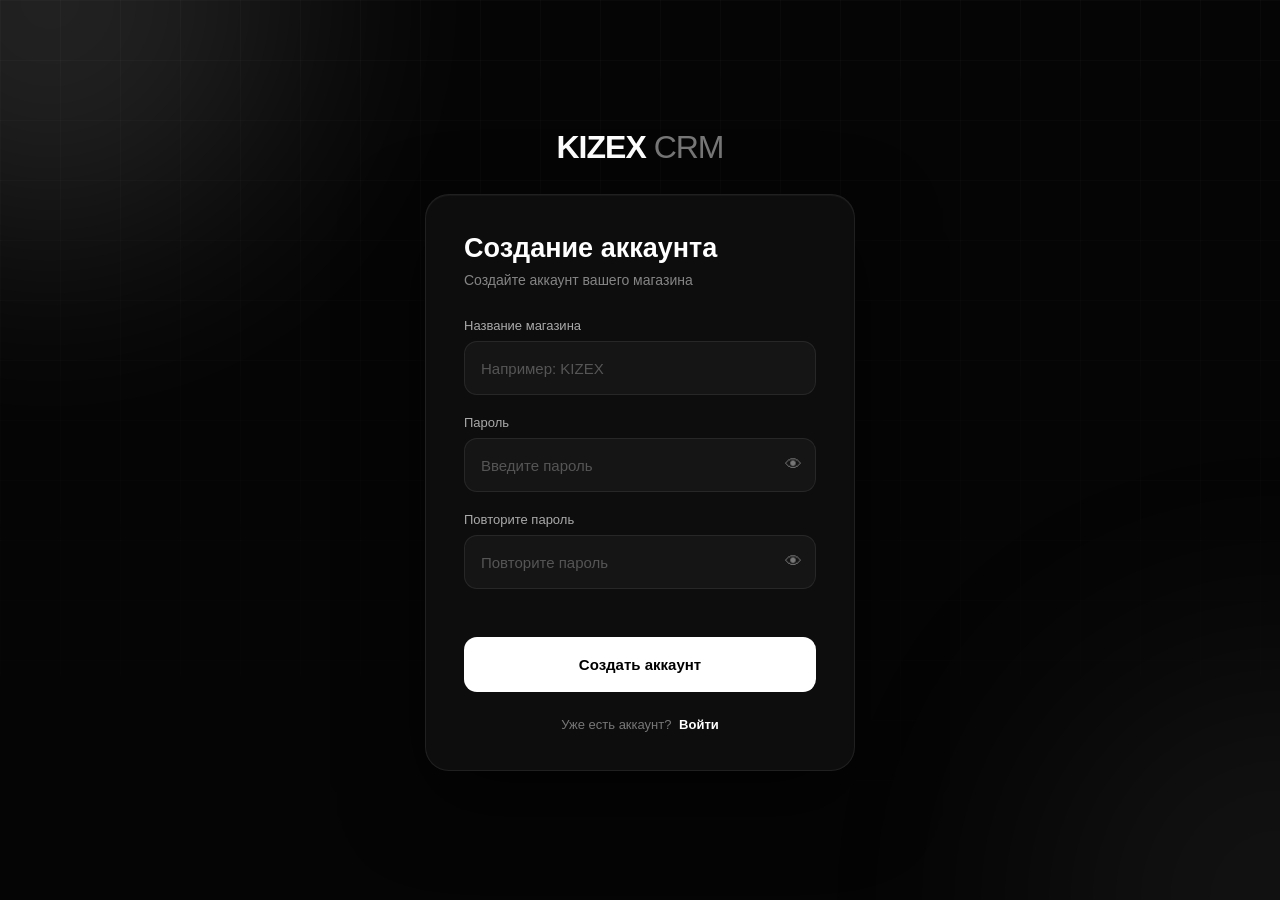
==== index.html @ 1d238525 "Add files via upload" ====
<!DOCTYPE html>
<html lang="ru">
<head>
    <meta charset="UTF-8">
    <meta name="viewport" content="width=device-width, initial-scale=1.0">

    <title>KIZEX CRM</title>

    <link rel="stylesheet" href="style.css">
</head>

<body>

    <div class="background">
        <div class="glow glow-1"></div>
        <div class="glow glow-2"></div>
        <div class="grid"></div>
    </div>

    <main class="auth-container">

        <div class="logo">
            KIZEX <span>CRM</span>
        </div>

        <!-- РЕГИСТРАЦИЯ -->

        <section id="registerScreen" class="auth-card">

            <div class="auth-header">
                <h1>Создание аккаунта</h1>
                <p>Создайте аккаунт вашего магазина</p>
            </div>

            <form id="registerForm">

                <div class="input-group">
                    <label>Название магазина</label>

                    <input
                        type="text"
                        id="registerStore"
                        placeholder="Например: KIZEX"
                        autocomplete="organization"
                    >
                </div>

                <div class="input-group">
                    <label>Пароль</label>

                    <div class="password-wrapper">

                        <input
                            type="password"
                            id="registerPassword"
                            placeholder="Введите пароль"
                            autocomplete="new-password"
                        >

                        <button
                            type="button"
                            class="password-toggle"
                            onclick="togglePassword('registerPassword', this)"
                        >
                            👁
                        </button>

                    </div>
                </div>

                <div class="input-group">
                    <label>Повторите пароль</label>

                    <div class="password-wrapper">

                        <input
                            type="password"
                            id="registerPassword2"
                            placeholder="Повторите пароль"
                            autocomplete="new-password"
                        >

                        <button
                            type="button"
                            class="password-toggle"
                            onclick="togglePassword('registerPassword2', this)"
                        >
                            👁
                        </button>

                    </div>
                </div>

                <div id="registerError" class="error-message"></div>

                <button type="submit" class="auth-button">
                    Создать аккаунт
                </button>

            </form>

            <div class="switch-auth">
                Уже есть аккаунт?

                <button type="button" onclick="showLogin()">
                    Войти
                </button>
            </div>

        </section>


        <!-- ВХОД -->

        <section id="loginScreen" class="auth-card hidden">

            <div class="auth-header">
                <h1>Добро пожаловать</h1>
                <p>Войдите в KIZEX CRM</p>
            </div>

            <form id="loginForm">

                <div class="input-group">
                    <label>Название магазина</label>

                    <input
                        type="text"
                        id="loginStore"
                        placeholder="Название магазина"
                        autocomplete="username"
                    >
                </div>

                <div class="input-group">
                    <label>Пароль</label>

                    <div class="password-wrapper">

                        <input
                            type="password"
                            id="loginPassword"
                            placeholder="Введите пароль"
                            autocomplete="current-password"
                        >

                        <button
                            type="button"
                            class="password-toggle"
                            onclick="togglePassword('loginPassword', this)"
                        >
                            👁
                        </button>

                    </div>
                </div>

                <div class="remember-row">

                    <label class="remember-label">

                        <input
                            type="checkbox"
                            id="remember"
                            checked
                        >

                        <span>Запомнить меня</span>

                    </label>

                </div>

                <div id="loginError" class="error-message"></div>

                <button type="submit" class="auth-button">
                    Войти
                </button>

            </form>

            <div class="switch-auth">
                Нет аккаунта?

                <button type="button" onclick="showRegister()">
                    Создать
                </button>
            </div>

        </section>

    </main>

    <script src="app.js"></script>

</body>
</html>
---- style.css ----
* {
    margin: 0;
    padding: 0;
    box-sizing: border-box;
}

:root {
    --bg: #050505;
    --card: rgba(15, 15, 15, 0.88);
    --border: rgba(255, 255, 255, 0.08);
    --text: #ffffff;
    --muted: #858585;
    --accent: #ffffff;
}

body {
    min-height: 100vh;
    font-family: Arial, Helvetica, sans-serif;
    background: var(--bg);
    color: var(--text);
    overflow: hidden;
}


/* BACKGROUND */

.background {
    position: fixed;
    inset: 0;
    overflow: hidden;
    pointer-events: none;
}

.grid {
    position: absolute;
    inset: 0;

    background-image:
        linear-gradient(
            rgba(255,255,255,0.025) 1px,
            transparent 1px
        ),
        linear-gradient(
            90deg,
            rgba(255,255,255,0.025) 1px,
            transparent 1px
        );

    background-size: 60px 60px;

    mask-image: linear-gradient(
        to bottom,
        black,
        transparent
    );
}

.glow {
    position: absolute;
    width: 500px;
    height: 500px;

    border-radius: 50%;

    filter: blur(120px);

    opacity: 0.12;

    animation: floatGlow 8s ease-in-out infinite alternate;
}

.glow-1 {
    background: white;
    top: -250px;
    left: -200px;
}

.glow-2 {
    background: #777;
    right: -250px;
    bottom: -250px;

    animation-delay: 2s;
}

@keyframes floatGlow {
    from {
        transform: translate(0, 0);
    }

    to {
        transform: translate(80px, 50px);
    }
}


/* CONTAINER */

.auth-container {
    min-height: 100vh;

    display: flex;
    flex-direction: column;

    align-items: center;
    justify-content: center;

    padding: 25px;

    position: relative;
    z-index: 2;
}


/* LOGO */

.logo {
    font-size: 32px;
    font-weight: 900;

    letter-spacing: -1px;

    margin-bottom: 28px;

    animation: logoAppear 0.8s ease;
}

.logo span {
    color: #777;
    font-weight: 500;
}

@keyframes logoAppear {
    from {
        opacity: 0;
        transform: translateY(-15px);
    }

    to {
        opacity: 1;
        transform: translateY(0);
    }
}


/* CARD */

.auth-card {
    width: 100%;
    max-width: 430px;

    padding: 38px;

    background: var(--card);

    border: 1px solid var(--border);

    border-radius: 24px;

    backdrop-filter: blur(25px);

    box-shadow:
        0 30px 80px rgba(0,0,0,0.6),
        inset 0 1px 0 rgba(255,255,255,0.04);

    animation: cardAppear 0.6s ease;

    transition:
        opacity 0.3s ease,
        transform 0.3s ease;
}

.auth-card.hidden {
    display: none;
}

@keyframes cardAppear {
    from {
        opacity: 0;
        transform: translateY(25px) scale(0.97);
    }

    to {
        opacity: 1;
        transform: translateY(0) scale(1);
    }
}


/* HEADER */

.auth-header {
    margin-bottom: 30px;
}

.auth-header h1 {
    font-size: 27px;
    margin-bottom: 8px;
}

.auth-header p {
    color: var(--muted);
    font-size: 14px;
}


/* INPUT */

.input-group {
    margin-bottom: 20px;
}

.input-group label {
    display: block;

    margin-bottom: 8px;

    font-size: 13px;
    color: #aaa;
}

.input-group input {
    width: 100%;

    height: 54px;

    padding: 0 16px;

    border-radius: 13px;

    border: 1px solid rgba(255,255,255,0.08);

    background: rgba(255,255,255,0.035);

    color: white;

    outline: none;

    font-size: 15px;

    transition:
        border 0.25s,
        background 0.25s,
        box-shadow 0.25s;
}

.input-group input::placeholder {
    color: #555;
}

.input-group input:focus {
    border-color: rgba(255,255,255,0.35);

    background: rgba(255,255,255,0.06);

    box-shadow:
        0 0 0 4px rgba(255,255,255,0.04);
}


/* PASSWORD */

.password-wrapper {
    position: relative;
}

.password-wrapper input {
    padding-right: 50px;
}

.password-toggle {
    position: absolute;

    right: 14px;
    top: 50%;

    transform: translateY(-50%);

    background: none;
    border: none;

    color: #777;

    cursor: pointer;

    font-size: 17px;

    transition: color 0.2s;
}

.password-toggle:hover {
    color: white;
}


/* REMEMBER */

.remember-row {
    margin: 4px 0 20px;
}

.remember-label {
    display: flex;
    align-items: center;

    gap: 9px;

    color: #888;

    font-size: 13px;

    cursor: pointer;
}

.remember-label input {
    width: 16px;
    height: 16px;

    accent-color: white;
}


/* ERROR */

.error-message {
    min-height: 20px;

    color: #ff5f5f;

    font-size: 13px;

    margin-bottom: 8px;

    text-align: center;
}


/* BUTTON */

.auth-button {
    width: 100%;
    height: 55px;

    border: none;
    border-radius: 13px;

    background: white;
    color: black;

    font-size: 15px;
    font-weight: 700;

    cursor: pointer;

    position: relative;
    overflow: hidden;

    transition:
        transform 0.2s,
        box-shadow 0.2s,
        background 0.2s;
}

.auth-button::before {
    content: "";

    position: absolute;

    top: 0;
    left: -100%;

    width: 60%;
    height: 100%;

    background: linear-gradient(
        90deg,
        transparent,
        rgba(255,255,255,0.8),
        transparent
    );

    transform: skewX(-20deg);

    transition: left 0.6s;
}

.auth-button:hover::before {
    left: 130%;
}

.auth-button:hover {
    transform: translateY(-2px);

    box-shadow:
        0 12px 30px rgba(255,255,255,0.12);
}

.auth-button:active {
    transform: translateY(0);
}


/* SWITCH */

.switch-auth {
    margin-top: 25px;

    text-align: center;

    color: #777;

    font-size: 13px;
}

.switch-auth button {
    background: none;
    border: none;

    color: white;

    font-size: 13px;
    font-weight: 600;

    cursor: pointer;

    margin-left: 4px;
}

.switch-auth button:hover {
    text-decoration: underline;
}


/* MOBILE */

@media (max-width: 600px) {

    .auth-card {
        padding: 28px 22px;
        border-radius: 20px;
    }

    .logo {
        font-size: 27px;
    }

    .auth-header h1 {
        font-size: 24px;
    }

}


/* DASHBOARD BASIC STYLES */

.dashboard {
    min-height: 100vh;
    background: #070707;
    color: white;
}

.sidebar {
    position: fixed;

    left: 0;
    top: 0;
    bottom: 0;

    width: 240px;

    background: #0c0c0c;

    border-right: 1px solid rgba(255,255,255,0.07);

    padding: 25px;
}

.main-content {
    margin-left: 240px;

    min-height: 100vh;

    padding: 35px;
}

.nav-item {
    display: block;

    padding: 12px 14px;

    margin-bottom: 5px;

    border-radius: 10px;

    color: #888;

    text-decoration: none;

    transition: 0.2s;
}

.nav-item:hover,
.nav-item.active {
    color: white;
    background: rgba(255,255,255,0.06);
}

.card {
    background: #0d0d0d;

    border: 1px solid rgba(255,255,255,0.07);

    border-radius: 16px;

    padding: 20px;
}

table {
    width: 100%;
    border-collapse: collapse;
}

th,
td {
    padding: 14px;

    border-bottom: 1px solid rgba(255,255,255,0.06);

    text-align: left;
}

th {
    color: #777;
    font-size: 13px;
}

td {
    color: #ddd;
}
/* =========================
   LANGUAGE & CURRENCY
========================= */

.settings-select {
    appearance: none;
}

.settings-info {
    margin-top: 12px;
    padding: 12px 14px;

    border-radius: 10px;

    background: rgba(255,255,255,0.025);

    border: 1px solid rgba(255,255,255,0.05);

    color: #555;

    font-size: 11px;

    line-height: 1.5;
}

.language-currency-row {
    display: grid;

    grid-template-columns:
        1fr 1fr;

    gap: 12px;
}

@media (max-width: 600px) {

    .language-currency-row {
        grid-template-columns: 1fr;
    }

}
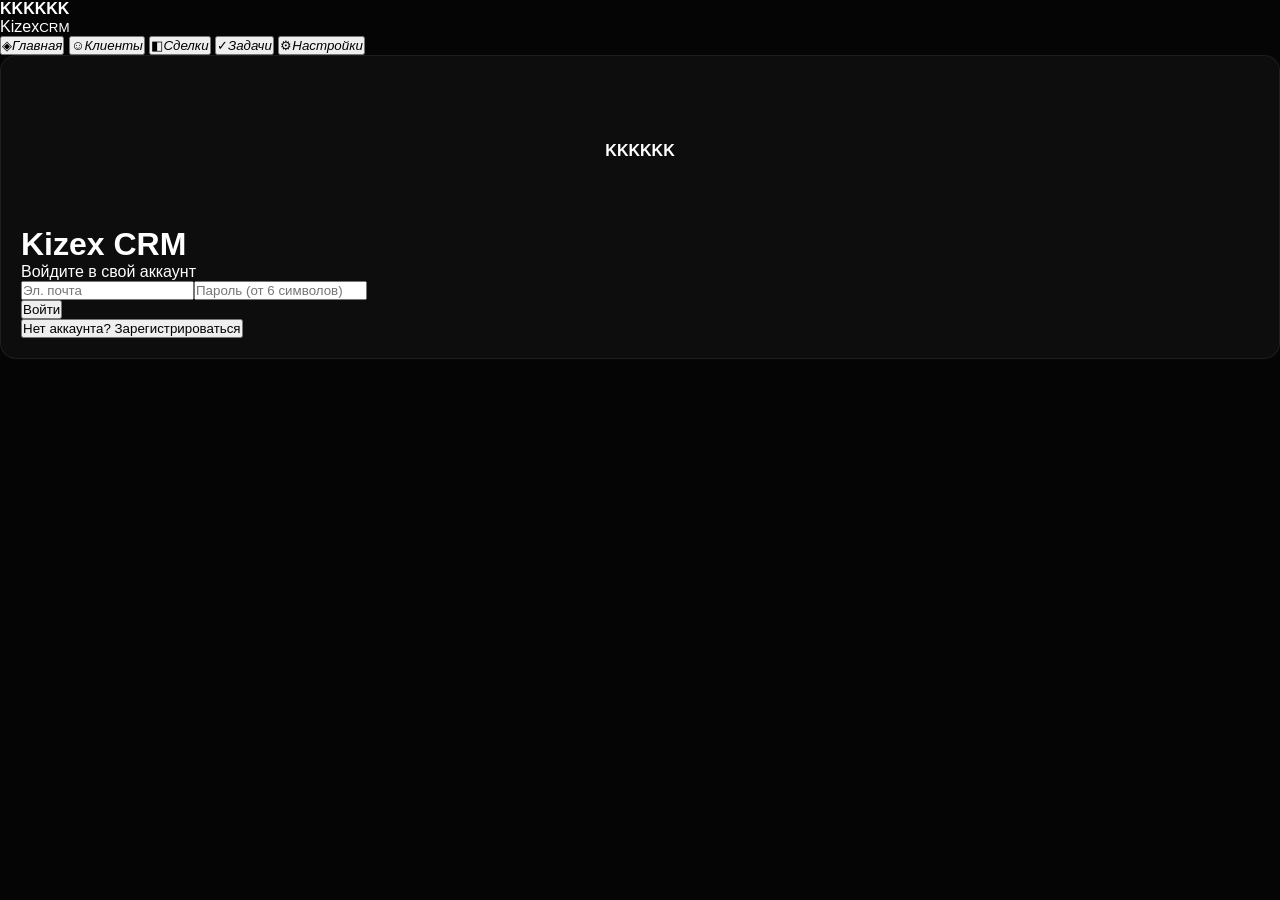
==== commit da6f5357: "Refactor index.html for improved layout and design Updated HTML structure and styles for Kizex CRM." ====
--- a/index.html
+++ b/index.html
@@ -1,197 +1,33 @@
 <!DOCTYPE html>
 <html lang="ru">
 <head>
-    <meta charset="UTF-8">
-    <meta name="viewport" content="width=device-width, initial-scale=1.0">
-
-    <title>KIZEX CRM</title>
-
-    <link rel="stylesheet" href="style.css">
+<meta charset="UTF-8">
+<meta name="viewport" content="width=device-width, initial-scale=1, viewport-fit=cover">
+<title>Kizex CRM</title>
+<link rel="preconnect" href="https://fonts.googleapis.com">
+<link href="https://fonts.googleapis.com/css2?family=Manrope:wght@400;600;800&family=Unbounded:wght@500;700&display=swap&subset=cyrillic" rel="stylesheet">
+<link rel="stylesheet" href="style.css">
 </head>
-
 <body>
-
-    <div class="background">
-        <div class="glow glow-1"></div>
-        <div class="glow glow-2"></div>
-        <div class="grid"></div>
-    </div>
-
-    <main class="auth-container">
-
-        <div class="logo">
-            KIZEX <span>CRM</span>
-        </div>
-
-        <!-- РЕГИСТРАЦИЯ -->
-
-        <section id="registerScreen" class="auth-card">
-
-            <div class="auth-header">
-                <h1>Создание аккаунта</h1>
-                <p>Создайте аккаунт вашего магазина</p>
-            </div>
-
-            <form id="registerForm">
-
-                <div class="input-group">
-                    <label>Название магазина</label>
-
-                    <input
-                        type="text"
-                        id="registerStore"
-                        placeholder="Например: KIZEX"
-                        autocomplete="organization"
-                    >
-                </div>
-
-                <div class="input-group">
-                    <label>Пароль</label>
-
-                    <div class="password-wrapper">
-
-                        <input
-                            type="password"
-                            id="registerPassword"
-                            placeholder="Введите пароль"
-                            autocomplete="new-password"
-                        >
-
-                        <button
-                            type="button"
-                            class="password-toggle"
-                            onclick="togglePassword('registerPassword', this)"
-                        >
-                            👁
-                        </button>
-
-                    </div>
-                </div>
-
-                <div class="input-group">
-                    <label>Повторите пароль</label>
-
-                    <div class="password-wrapper">
-
-                        <input
-                            type="password"
-                            id="registerPassword2"
-                            placeholder="Повторите пароль"
-                            autocomplete="new-password"
-                        >
-
-                        <button
-                            type="button"
-                            class="password-toggle"
-                            onclick="togglePassword('registerPassword2', this)"
-                        >
-                            👁
-                        </button>
-
-                    </div>
-                </div>
-
-                <div id="registerError" class="error-message"></div>
-
-                <button type="submit" class="auth-button">
-                    Создать аккаунт
-                </button>
-
-            </form>
-
-            <div class="switch-auth">
-                Уже есть аккаунт?
-
-                <button type="button" onclick="showLogin()">
-                    Войти
-                </button>
-            </div>
-
-        </section>
-
-
-        <!-- ВХОД -->
-
-        <section id="loginScreen" class="auth-card hidden">
-
-            <div class="auth-header">
-                <h1>Добро пожаловать</h1>
-                <p>Войдите в KIZEX CRM</p>
-            </div>
-
-            <form id="loginForm">
-
-                <div class="input-group">
-                    <label>Название магазина</label>
-
-                    <input
-                        type="text"
-                        id="loginStore"
-                        placeholder="Название магазина"
-                        autocomplete="username"
-                    >
-                </div>
-
-                <div class="input-group">
-                    <label>Пароль</label>
-
-                    <div class="password-wrapper">
-
-                        <input
-                            type="password"
-                            id="loginPassword"
-                            placeholder="Введите пароль"
-                            autocomplete="current-password"
-                        >
-
-                        <button
-                            type="button"
-                            class="password-toggle"
-                            onclick="togglePassword('loginPassword', this)"
-                        >
-                            👁
-                        </button>
-
-                    </div>
-                </div>
-
-                <div class="remember-row">
-
-                    <label class="remember-label">
-
-                        <input
-                            type="checkbox"
-                            id="remember"
-                            checked
-                        >
-
-                        <span>Запомнить меня</span>
-
-                    </label>
-
-                </div>
-
-                <div id="loginError" class="error-message"></div>
-
-                <button type="submit" class="auth-button">
-                    Войти
-                </button>
-
-            </form>
-
-            <div class="switch-auth">
-                Нет аккаунта?
-
-                <button type="button" onclick="showRegister()">
-                    Создать
-                </button>
-            </div>
-
-        </section>
-
-    </main>
-
-    <script src="app.js"></script>
-
+<div class="bg"><i></i><i></i><i></i></div>
+<div class="app">
+  <aside class="nav">
+    <div class="brand"><div class="cube mini"><b>K</b><b>K</b><b>K</b><b>K</b><b>K</b><b>K</b></div><span>Kizex<small>CRM</small></span></div>
+    <nav>
+      <button data-v="home" class="on"><span>◈</span><em>Главная</em></button>
+      <button data-v="clients"><span>☺</span><em>Клиенты</em></button>
+      <button data-v="deals"><span>◧</span><em>Сделки</em></button>
+      <button data-v="tasks"><span>✓</span><em>Задачи</em></button>
+      <button data-v="settings"><span>⚙</span><em>Настройки</em></button>
+    </nav>
+  </aside>
+  <main><div class="top" id="top"></div><div id="view"></div></main>
+</div>
+<div class="auth" id="auth"><div class="card authbox"><div class="stage" style="display:grid;place-items:center;height:150px;perspective:700px"><div class="cube"><b>K</b><b>K</b><b>K</b><b>K</b><b>K</b><b>K</b></div></div><h1>Kizex CRM</h1><p class="sub" id="asub">Войдите в свой аккаунт</p>
+<form id="af"><input name="name" id="an" placeholder="Ваше имя" style="display:none" autocomplete="name"><input name="email" type="email" placeholder="Эл. почта" required autocomplete="email"><input name="pass" type="password" placeholder="Пароль (от 6 символов)" required minlength="6" autocomplete="current-password"><p class="err" id="aerr"></p><button class="btn">Войти</button></form>
+<button class="link" id="aswitch" type="button">Нет аккаунта? Зарегистрироваться</button></div></div>
+<div class="modal" id="modal"><form id="form"></form></div>
+<div class="toast" id="toast"></div>
+<script src="app.js"></script>
 </body>
-</html>+</html>
